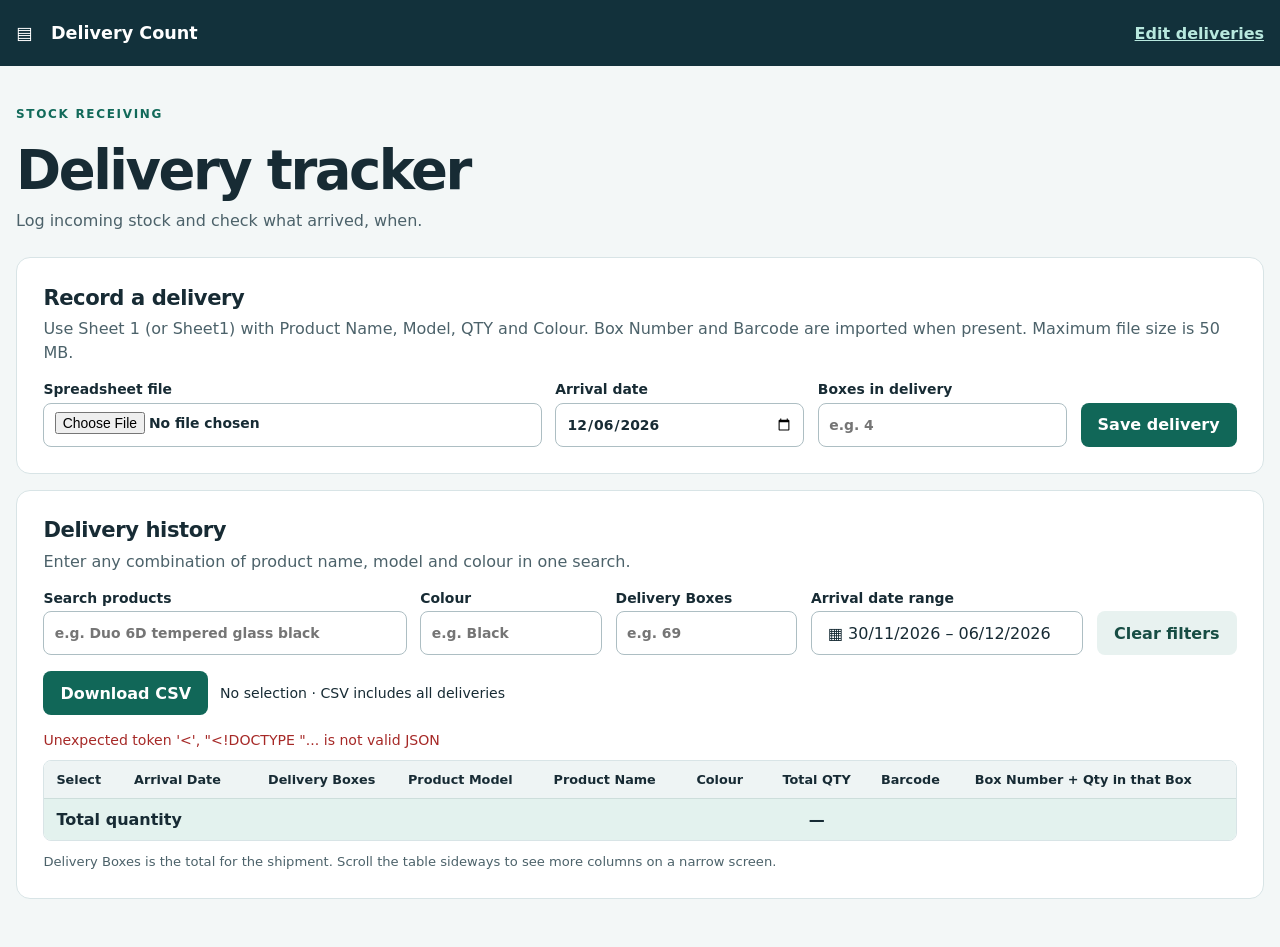
==== index.html @ cdc503c3 "Add combined calendar date-range picker with presets" ====
<!doctype html>
<html lang="en-GB">
<head>
<meta charset="utf-8">
<meta name="viewport" content="width=device-width, initial-scale=1">
<title>Delivery Count</title>
<link rel="stylesheet" href="/style.css">
<script src="/date-range.js" defer></script>
<script src="/app.js" defer></script>
</head>
<body>
<header><div class="wrap"><span class="brand">▤ &nbsp; Delivery Count</span><a class="nav-link" href="/edit">Edit deliveries</a></div></header>
<main class="wrap">
<section class="intro">
<p class="eyebrow">STOCK RECEIVING</p>
<h1>Delivery tracker</h1>
<p>Log incoming stock and check what arrived, when.</p>
</section>
<section class="card" aria-labelledby="upload-title">
<h2 id="upload-title">Record a delivery</h2>
<p>Use Sheet 1 (or Sheet1) with Product Name, Model, QTY and Colour. Box Number and Barcode are imported when present. Maximum file size is 50 MB.</p>
<form id="upload">
<label>Spreadsheet file<input id="workbook" type="file" accept=".xlsx,.xls,.xl,.ods" required></label>
<label>Arrival date<input id="arrival" type="date" required></label>
<label>Boxes in delivery<input id="boxes" type="number" min="1" max="2147483647" step="1" placeholder="e.g. 4" required></label>
<button id="save">Save delivery</button>
</form>
<p id="upload-status" role="status"></p>
</section>
<section class="card" aria-labelledby="history-title">
<h2 id="history-title">Delivery history</h2>
<p>Enter any combination of product name, model and colour in one search.</p>
<div class="filters">
<label>Search products<input id="name-filter" type="search" placeholder="e.g. Duo 6D tempered glass black"></label>
<label>Colour<input id="colour-filter" type="search" placeholder="e.g. Black"></label>
<label>Delivery Boxes<input id="boxes-filter" type="number" min="1" step="1" placeholder="e.g. 69"></label>
<div class="range-control">
<span class="range-label">Arrival date range</span>
<button id="range-toggle" class="range-toggle" type="button" aria-expanded="false" aria-controls="range-panel">Select dates</button>
<input id="date-from" type="hidden"><input id="date-to" type="hidden">
<div id="range-panel" class="range-panel" hidden>
<div class="range-presets" id="range-presets"></div>
<p id="range-help" role="status">Select a start date, then an end date.</p>
<div class="calendar-nav"><button id="range-prev" type="button" aria-label="Previous month">‹</button><span>Select arrival dates</span><button id="range-next" type="button" aria-label="Next month">›</button></div>
<div id="range-calendars" class="range-calendars"></div>
<div class="range-footer"><span id="range-preview"></span><button id="range-cancel" type="button" class="secondary">Cancel</button><button id="range-apply" type="button">Apply</button></div>
</div></div>
<button id="clear" class="secondary">Clear filters</button>
</div>
<div class="report-actions">
<button id="export" type="button">Download CSV</button>
<button id="clear-selection" type="button" class="secondary" hidden>Clear selection</button>
<span id="selection-status" role="status">No selection · CSV includes all deliveries</span>
</div>
<p id="report-status" role="status"></p>
<p id="history-status" role="status">Loading delivery history…</p>
<div class="table-scroll" tabindex="0" aria-label="Delivery history table">
<table>
<thead><tr><th scope="col">Select</th><th scope="col">Arrival Date</th><th scope="col" class="num">Delivery Boxes</th><th scope="col">Product Model</th><th scope="col">Product Name</th><th scope="col">Colour</th><th scope="col" class="num">Total QTY</th><th scope="col">Barcode</th><th scope="col">Box Number + Qty in that Box</th></tr></thead>
<tbody id="rows"></tbody>
<tfoot><tr><th colspan="6" scope="row">Total quantity</th><td id="total" class="num">—</td><td colspan="2"></td></tr></tfoot>
</table>
</div>
<button id="load-more" type="button" class="secondary" hidden>Show next 100 rows</button>
<p class="note">Delivery Boxes is the total for the shipment. Scroll the table sideways to see more columns on a narrow screen.</p>
</section>
</main>
</body>
</html>
---- style.css ----
* { box-sizing: border-box; }
:root { color-scheme: light; font-family: system-ui, sans-serif; color: #172b34; background: #f3f7f7; }
body { margin: 0; }
.wrap { width: calc(100% - 2rem); margin-inline: auto; }
header { background: #12313b; color: #fff; }
header .wrap { min-height: 66px; display: flex; align-items: center; justify-content: space-between; gap: 1rem; }
.brand { font-weight: 750; font-size: 1.1rem; }
.badge { color: #b8e8de; font-size: .7rem; font-weight: 700; letter-spacing: .13em; }
main { padding-block: 2rem; }
.intro { margin-bottom: 1.5rem; }
.eyebrow { color: #126a5a; font-size: .75rem; letter-spacing: .14em; font-weight: 800; }
h1 { font-size: clamp(2rem, 5vw, 3.4rem); letter-spacing: -.045em; margin: .2rem 0; }
h2 { margin: 0; font-size: 1.32rem; letter-spacing: -.02em; }
p { color: #4c626a; margin: .45rem 0 1rem; line-height: 1.5; }
.card { padding: clamp(1rem, 3vw, 1.65rem); background: #fff; border: 1px solid #d8e4e6; border-radius: 14px; margin-bottom: 1rem; }
form, .filters { display: grid; gap: .85rem; align-items: end; }
form { grid-template-columns: minmax(220px, 2fr) 1fr 1fr auto; }
.filters { grid-template-columns: minmax(220px, 2fr) repeat(2, minmax(100px, 1fr)) minmax(250px, 1.5fr) auto; }
@media (max-width: 1200px) { .filters { grid-template-columns: repeat(3, 1fr); } }
label { display: grid; gap: .35rem; font-size: .87rem; font-weight: 650; min-width: 0; }
input, button { min-height: 44px; font: inherit; border-radius: 8px; }
input { border: 1px solid #adbec3; width: 100%; padding: .55rem .65rem; background: #fff; color: inherit; }
button { border: 1px solid transparent; background: #116758; color: #fff; padding: .55rem 1rem; cursor: pointer; font-weight: 700; }
button:hover { background: #0b5044; }
button:disabled { opacity: .65; cursor: wait; }
button.secondary { background: #e8f2f0; color: #174d44; }
button.secondary:hover { background: #d3e8e3; }
:focus-visible { outline: 3px solid #167d9a; outline-offset: 2px; }
#upload-status { margin: .8rem 0 0; }
#upload-status:empty { margin: 0; }
#history-status { margin: .9rem 0 .6rem; font-size: .88rem; }
.error { color: #a62927; }
.success { color: #116758; }
.table-scroll { overflow-x: auto; border: 1px solid #d8e4e6; border-radius: 8px; }
table { border-collapse: collapse; width: 100%; text-align: left; min-width: max-content; }
th, td { padding: .68rem .75rem; white-space: nowrap; }
.report-actions { display: flex; flex-wrap: wrap; align-items: center; gap: .75rem; margin-top: 1rem; }
#selection-status { font-size: .88rem; }
#report-status:empty { display: none; }
td input[type="checkbox"] { width: 1.2rem; height: 1.2rem; min-height: 0; margin: 0; vertical-align: middle; cursor: pointer; }
tbody tr:has(input:checked) { background: #e3f2ee; }
thead { background: #eef4f4; font-size: .8rem; }
tbody tr { border-top: 1px solid #e2ebec; }
tbody tr:nth-child(even) { background: #f8fbfb; }
tfoot { background: #e3f2ee; border-top: 1px solid #cddedb; font-weight: 750; }
.num { text-align: center; font-variant-numeric: tabular-nums; }
.note { font-size: .82rem; margin: .7rem 0 0; }
@media (max-width: 820px) { form, .filters { grid-template-columns: 1fr 1fr; } }
@media (max-width: 520px) { form, .filters { grid-template-columns: 1fr; } }

.box-list { list-style: none; padding: 0; margin: 0; line-height: 1.6; }

.nav-link { color: #b8e8de; font-weight: 650; }
.edit-form { grid-template-columns: 1fr 1fr auto; max-width: 760px; }
@media (max-width: 520px) { .edit-form { grid-template-columns: 1fr; } }

.range-control { position: relative; min-width: 0; }
.range-label { display: block; font-size: .87rem; font-weight: 650; margin-bottom: .35rem; }
.range-toggle { width: 100%; text-align: left; background: white; color: #172b34; border: 1px solid #adbec3; font-weight: 400; }
.range-toggle:hover { background: #eef4f4; }
.range-panel { position: absolute; top: 100%; right: 0; z-index: 20; width: min(620px, calc(100vw - 3rem)); background: white; border: 1px solid #adbec3; border-radius: 10px; padding: 1rem; box-shadow: 0 8px 30px #12313b30; }
.range-presets { display: flex; flex-wrap: wrap; gap: .3rem; }
.range-presets button { background: #eef4f4; color: #174d44; font-size: .8rem; padding: .35rem .5rem; min-height: 32px; }
#range-help { font-size: .82rem; margin: .6rem 0; }
.calendar-nav, .range-footer { display: flex; align-items: center; justify-content: space-between; gap: .5rem; }
.calendar-nav button { min-height: 32px; padding: .2rem .7rem; }
.range-calendars { display: grid; grid-template-columns: 1fr 1fr; gap: 1rem; }
.range-calendars h3 { text-align: center; font-size: .9rem; }
.calendar-grid { display: grid; grid-template-columns: repeat(7, 1fr); gap: 2px; text-align: center; }
.calendar-grid span { font-size: .72rem; padding: .3rem 0; }
.calendar-day { background: white; color: #172b34; min-height: 32px; padding: .25rem; font-size: .8rem; border-radius: 3px; }
.calendar-day:hover, .calendar-day.in-range { background: #e3f2ee; }
.calendar-day.range-edge { background: #116758; color: white; }
.calendar-day:disabled { color: #8c989c; opacity: .5; cursor: default; }
.range-footer { border-top: 1px solid #d8e4e6; margin-top: 1rem; padding-top: .75rem; flex-wrap: wrap; }
#range-preview { font-size: .8rem; flex: 1; }
@media (max-width: 520px) {
 .range-panel { right: auto; left: 0; width: calc(100vw - 4rem); max-height: 70vh; overflow-y: auto; }
 .range-calendars { grid-template-columns: 1fr; }
}
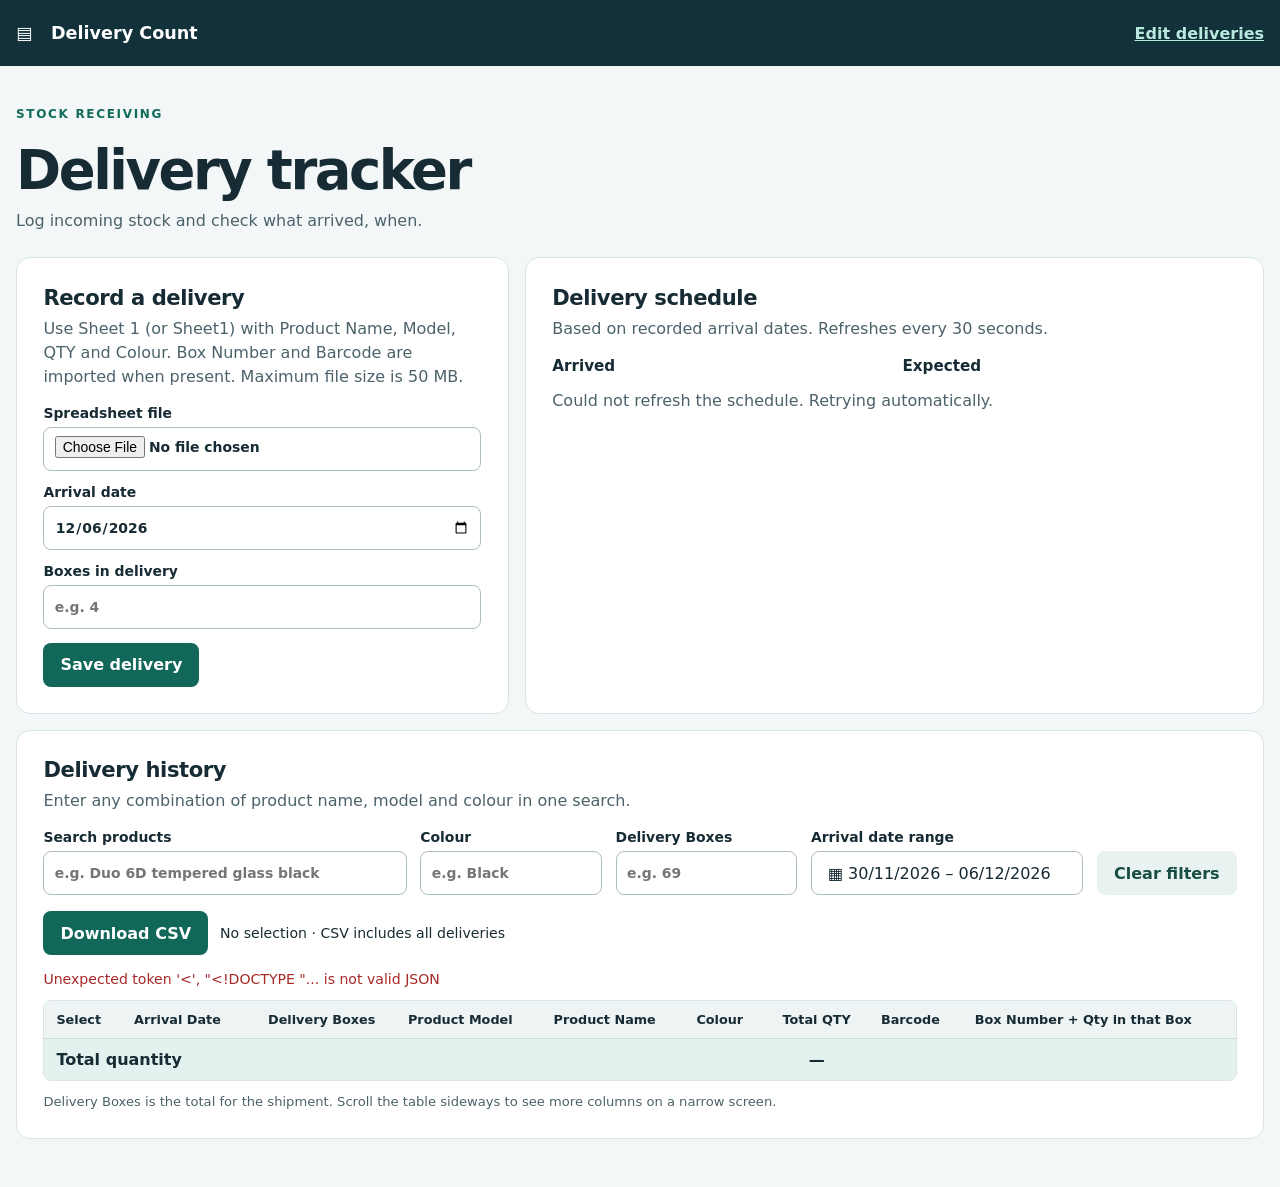
==== commit 5e2efbb3: "Show a live delivery schedule beside the stacked upload form" ====
--- a/index.html
+++ b/index.html
@@ -16,6 +16,7 @@
 <h1>Delivery tracker</h1>
 <p>Log incoming stock and check what arrived, when.</p>
 </section>
+<div class="delivery-overview">
 <section class="card" aria-labelledby="upload-title">
 <h2 id="upload-title">Record a delivery</h2>
 <p>Use Sheet 1 (or Sheet1) with Product Name, Model, QTY and Colour. Box Number and Barcode are imported when present. Maximum file size is 50 MB.</p>
@@ -27,6 +28,16 @@
 </form>
 <p id="upload-status" role="status"></p>
 </section>
+<section class="card" aria-labelledby="schedule-title">
+<h2 id="schedule-title">Delivery schedule</h2>
+<p>Based on recorded arrival dates. Refreshes every 30 seconds.</p>
+<div class="schedule-columns">
+<div><h3>Arrived</h3><ul id="arrived-deliveries" class="schedule-list"></ul></div>
+<div><h3>Expected</h3><ul id="expected-deliveries" class="schedule-list"></ul></div>
+</div>
+<p id="schedule-status" role="status">Loading delivery schedule…</p>
+</section>
+</div>
 <section class="card" aria-labelledby="history-title">
 <h2 id="history-title">Delivery history</h2>
 <p>Enter any combination of product name, model and colour in one search.</p>
--- a/style.css
+++ b/style.css
@@ -78,3 +78,18 @@
  .range-panel { right: auto; left: 0; width: calc(100vw - 4rem); max-height: 70vh; overflow-y: auto; }
  .range-calendars { grid-template-columns: 1fr; }
 }
+
+.edit-filters { grid-template-columns: minmax(120px, 1fr) minmax(250px, 2fr) auto; max-width: 760px; }
+@media (max-width: 520px) { .edit-filters { grid-template-columns: 1fr; } }
+
+.delivery-overview { display: grid; grid-template-columns: minmax(0, 2fr) minmax(0, 3fr); gap: 1rem; }
+#upload { grid-template-columns: minmax(0, 1fr); }
+#upload button { justify-self: start; }
+.schedule-columns { display: grid; grid-template-columns: repeat(2, minmax(0, 1fr)); gap: 1rem; }
+.schedule-columns h3 { font-size: .95rem; margin: 0 0 .45rem; }
+.schedule-list { list-style: none; margin: 0; padding: 0; }
+.schedule-list li { display: flex; flex-wrap: wrap; justify-content: space-between; gap: .3rem .75rem; padding: .45rem 0; border-top: 1px solid #d8e4e6; font-size: .875rem; }
+#schedule-status { margin-bottom: 0; }
+#schedule-status:empty { display: none; }
+@media (max-width: 820px) { .delivery-overview { grid-template-columns: 1fr; gap: 0; } }
+@media (max-width: 420px) { .schedule-columns { grid-template-columns: 1fr; } }
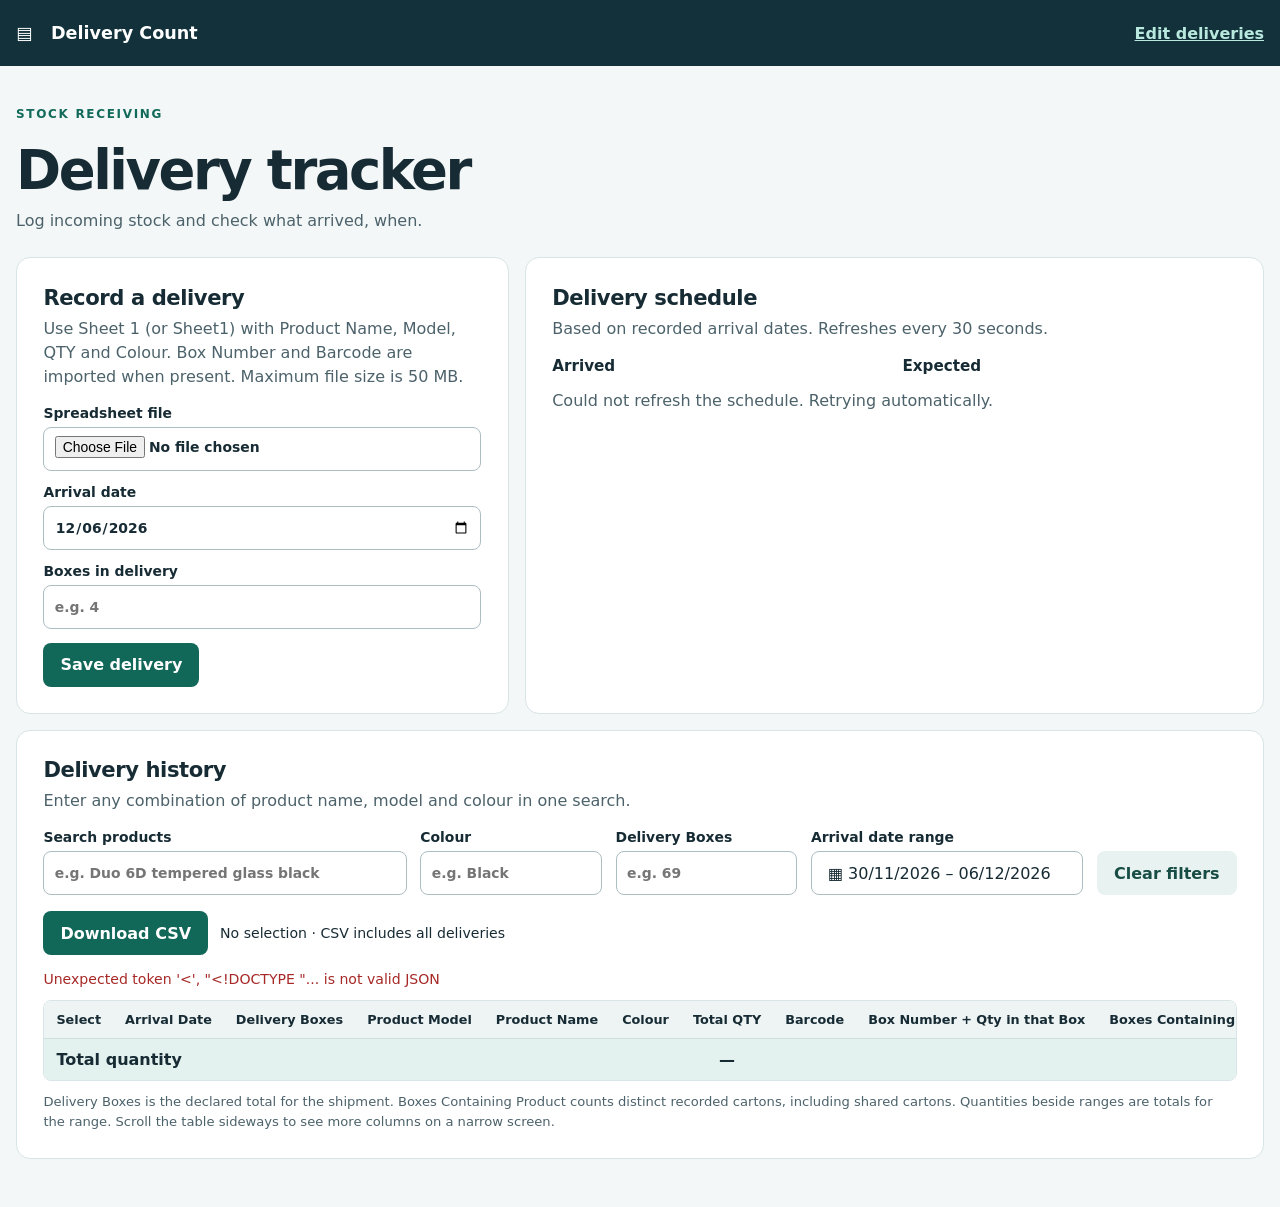
==== commit a2320900: "Count recorded product and delivery boxes with range parsing" ====
--- a/index.html
+++ b/index.html
@@ -6,6 +6,7 @@
 <title>Delivery Count</title>
 <link rel="stylesheet" href="/style.css">
 <script src="/date-range.js" defer></script>
+<script src="/report.js" defer></script>
 <script src="/app.js" defer></script>
 </head>
 <body>
@@ -67,13 +68,13 @@
 <p id="history-status" role="status">Loading delivery history…</p>
 <div class="table-scroll" tabindex="0" aria-label="Delivery history table">
 <table>
-<thead><tr><th scope="col">Select</th><th scope="col">Arrival Date</th><th scope="col" class="num">Delivery Boxes</th><th scope="col">Product Model</th><th scope="col">Product Name</th><th scope="col">Colour</th><th scope="col" class="num">Total QTY</th><th scope="col">Barcode</th><th scope="col">Box Number + Qty in that Box</th></tr></thead>
+<thead><tr><th scope="col">Select</th><th scope="col">Arrival Date</th><th scope="col" class="num">Delivery Boxes</th><th scope="col">Product Model</th><th scope="col">Product Name</th><th scope="col">Colour</th><th scope="col" class="num">Total QTY</th><th scope="col">Barcode</th><th scope="col">Box Number + Qty in that Box</th><th class="num">Boxes Containing Product</th></tr></thead>
 <tbody id="rows"></tbody>
-<tfoot><tr><th colspan="6" scope="row">Total quantity</th><td id="total" class="num">—</td><td colspan="2"></td></tr></tfoot>
+<tfoot><tr><th colspan="6" scope="row">Total quantity</th><td id="total" class="num">—</td><td colspan="3"></td></tr></tfoot>
 </table>
 </div>
 <button id="load-more" type="button" class="secondary" hidden>Show next 100 rows</button>
-<p class="note">Delivery Boxes is the total for the shipment. Scroll the table sideways to see more columns on a narrow screen.</p>
+<p class="note">Delivery Boxes is the declared total for the shipment. Boxes Containing Product counts distinct recorded cartons, including shared cartons. Quantities beside ranges are totals for the range. Scroll the table sideways to see more columns on a narrow screen.</p>
 </section>
 </main>
 </body>
--- a/style.css
+++ b/style.css
@@ -79,6 +79,7 @@
  .range-calendars { grid-template-columns: 1fr; }
 }
 
+#backup-path { overflow-wrap: anywhere; }
 .edit-filters { grid-template-columns: minmax(120px, 1fr) minmax(250px, 2fr) auto; max-width: 760px; }
 @media (max-width: 520px) { .edit-filters { grid-template-columns: 1fr; } }
 
@@ -93,3 +94,33 @@
 #schedule-status:empty { display: none; }
 @media (max-width: 820px) { .delivery-overview { grid-template-columns: 1fr; gap: 0; } }
 @media (max-width: 420px) { .schedule-columns { grid-template-columns: 1fr; } }
+
+.edit-layout { display: grid; grid-template-columns: repeat(2, minmax(0, 1fr)); gap: 1rem; align-items: start; }
+.activity-panel { min-width: 0; }
+#activity-list { margin: 0; padding: 0; list-style: none; }
+#activity-list li { padding: .75rem 0; border-top: 1px solid #d8e4e6; }
+#activity-list p { margin: .25rem 0; }
+#activity-list time { color: #4c626a; font-size: .85rem; }
+#activity-list button { margin-inline-start: .75rem; }
+#activity-status:empty, #activity-message:empty { display: none; }
+@media (max-width: 1000px) { .edit-layout { grid-template-columns: 1fr; } }
+.edit-filters { position: relative; grid-template-columns: minmax(100px, 1fr) minmax(0, 2fr) auto; }
+.edit-filters .range-control { position: static; }
+.edit-filters .range-panel { right: auto; left: 0; }
+@media (max-width: 520px) { .edit-filters { grid-template-columns: 1fr; } }
+
+.delivery-detail .table-scroll { margin-top: 1rem; }
+.delivery-detail td:nth-child(6) { white-space: normal; min-width: 220px; }
+@media print {
+ @page { size: landscape; margin: 12mm; }
+ .delivery-detail header, .delivery-detail .report-actions { display: none; }
+ .delivery-detail { background: white; font-size: 10pt; }
+ .delivery-detail .wrap { width: 100%; padding: 0; }
+ .delivery-detail h1 { font-size: 20pt; }
+ .delivery-detail .table-scroll { overflow: visible; border: 0; }
+ .delivery-detail table { min-width: 0; table-layout: auto; }
+ .delivery-detail th, .delivery-detail td { white-space: normal; overflow-wrap: anywhere; padding: 5px; }
+ .delivery-detail td:nth-child(6) { min-width: 0; }
+ .delivery-detail thead { display: table-header-group; }
+ .delivery-detail tfoot { display: table-row-group; }
+}
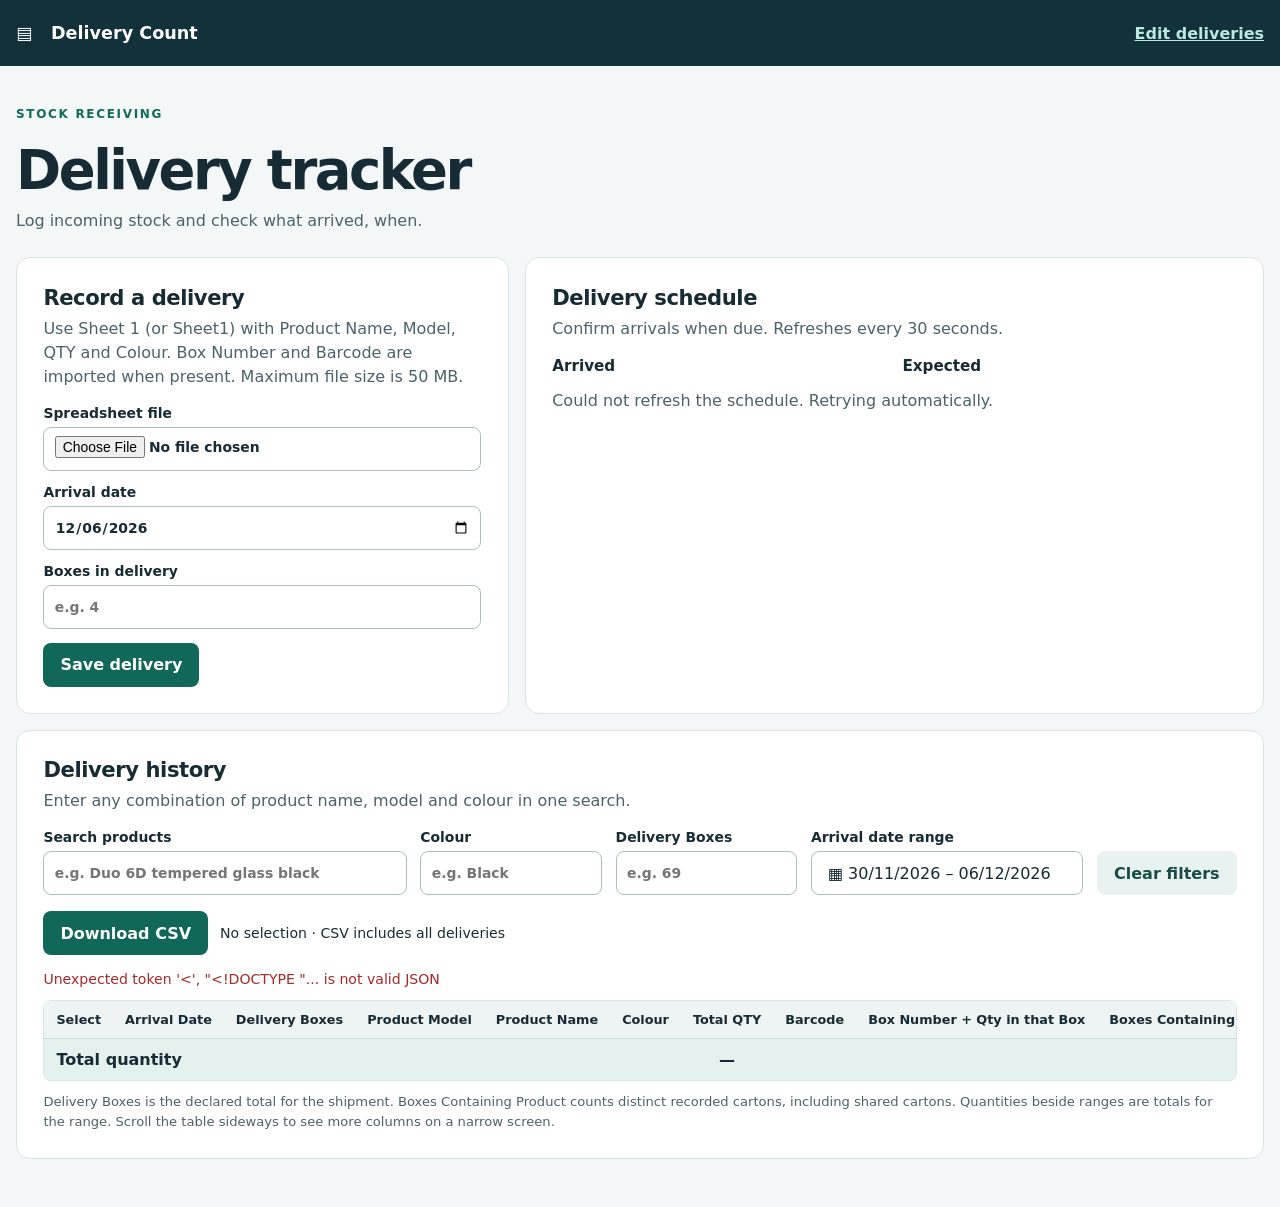
==== commit 5976d23f: "Confirm delivery arrivals and display status tags in schedule and history" ====
--- a/index.html
+++ b/index.html
@@ -31,7 +31,7 @@
 </section>
 <section class="card" aria-labelledby="schedule-title">
 <h2 id="schedule-title">Delivery schedule</h2>
-<p>Based on recorded arrival dates. Refreshes every 30 seconds.</p>
+<p>Confirm arrivals when due. Refreshes every 30 seconds.</p>
 <div class="schedule-columns">
 <div><h3>Arrived</h3><ul id="arrived-deliveries" class="schedule-list"></ul></div>
 <div><h3>Expected</h3><ul id="expected-deliveries" class="schedule-list"></ul></div>
@@ -77,5 +77,18 @@
 <p class="note">Delivery Boxes is the declared total for the shipment. Boxes Containing Product counts distinct recorded cartons, including shared cartons. Quantities beside ranges are totals for the range. Scroll the table sideways to see more columns on a narrow screen.</p>
 </section>
 </main>
+<dialog id="delivery-status-dialog" aria-labelledby="delivery-status-title">
+<h2 id="delivery-status-title">Has this delivery arrived?</h2>
+<p id="delivery-status-description"></p>
+<form id="delivery-status-form">
+<label>Arrival date<input id="confirmed-arrival" type="date" required></label>
+<button type="submit" id="confirm-arrived">Confirm arrived</button>
+<button type="button" id="choose-delay" class="secondary">Delayed</button>
+<label id="delay-date-label" hidden>New expected date<input id="delayed-date" type="date"></label>
+<button type="button" id="confirm-delayed" hidden>Save delayed date</button>
+<button type="button" id="cancel-status" class="secondary">Cancel</button>
+</form>
+<p id="status-save-message" role="status"></p>
+</dialog>
 </body>
 </html>
--- a/style.css
+++ b/style.css
@@ -124,3 +124,13 @@
  .delivery-detail thead { display: table-header-group; }
  .delivery-detail tfoot { display: table-row-group; }
 }
+
+.delivery-tag { display: inline-block; border-radius: 5px; padding: .18rem .45rem; font-size: .78rem; font-weight: 700; }
+.tag-arrived { background: #d8f2de; color: #17572d; }
+.tag-expected { background: #fff0c2; color: #775000; }
+.tag-delayed { background: #ffe0de; color: #982c25; }
+.arrival-check { min-height: 28px; font-size: .78rem; padding: .2rem .5rem; }
+#delivery-status-dialog { border: 1px solid #adbec3; border-radius: 12px; padding: 1.5rem; width: min(440px, calc(100vw - 2rem)); }
+#delivery-status-dialog::backdrop { background: #12313b80; }
+#delivery-status-form { grid-template-columns: 1fr; }
+[hidden] { display: none !important; }
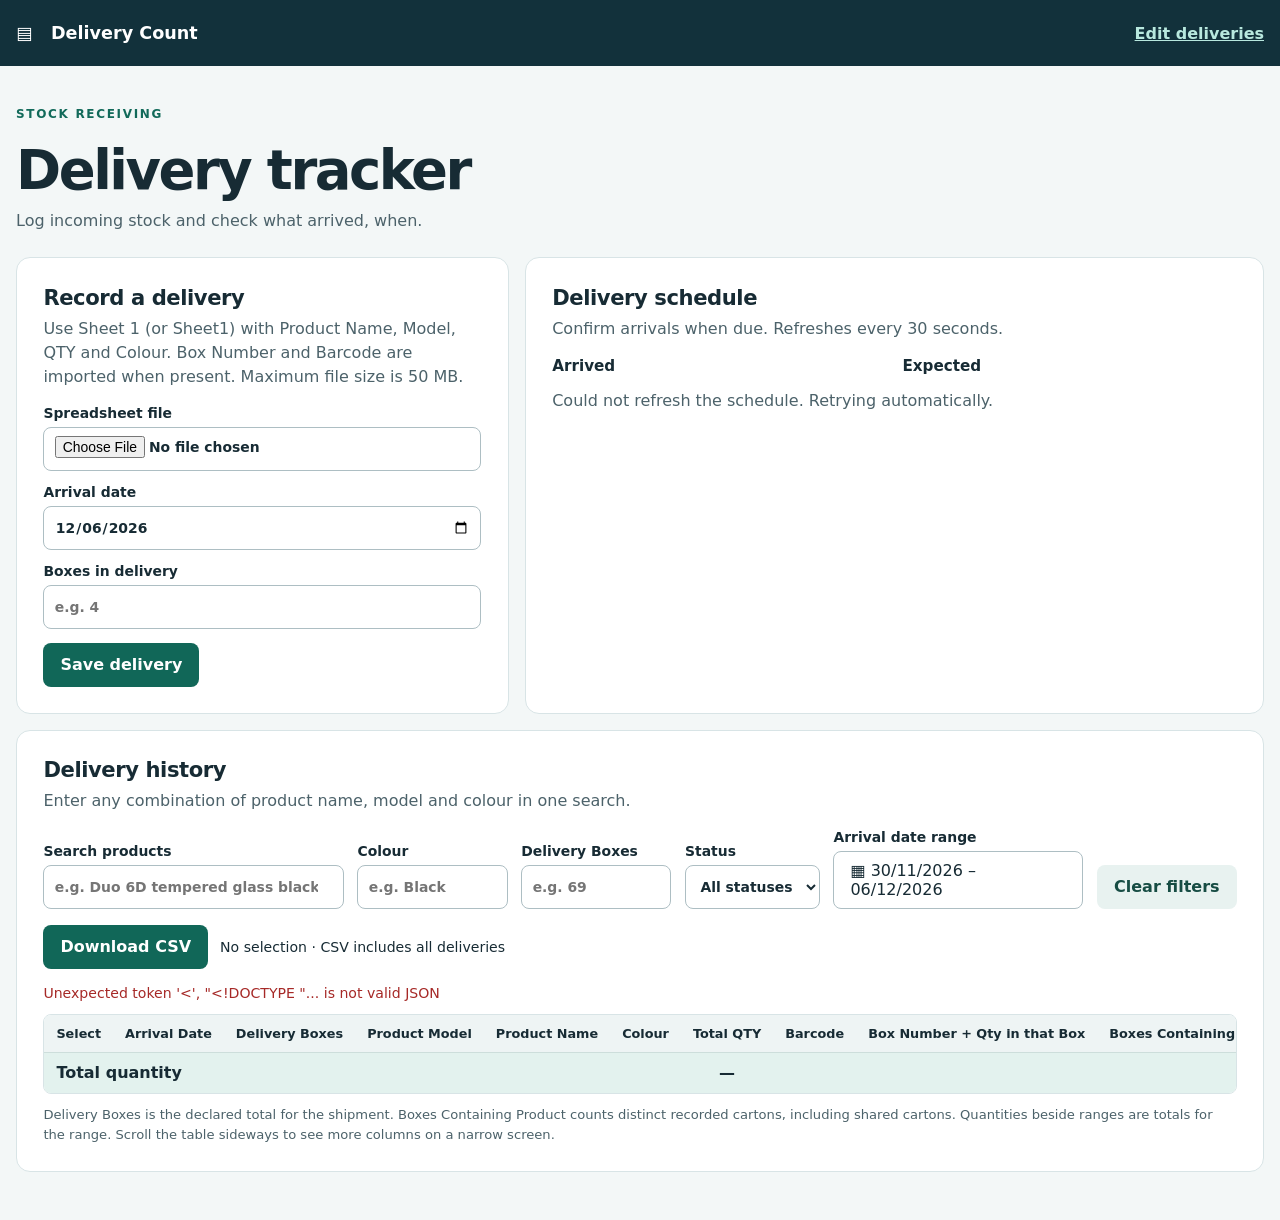
==== commit cb503080: "Filter delivery history by status and reset rescheduled deliveries" ====
--- a/index.html
+++ b/index.html
@@ -46,6 +46,12 @@
 <label>Search products<input id="name-filter" type="search" placeholder="e.g. Duo 6D tempered glass black"></label>
 <label>Colour<input id="colour-filter" type="search" placeholder="e.g. Black"></label>
 <label>Delivery Boxes<input id="boxes-filter" type="number" min="1" step="1" placeholder="e.g. 69"></label>
+<label>Status<select id="status-filter">
+<option value="">All statuses</option>
+<option value="arrived">Arrived</option>
+<option value="delayed">Delayed</option>
+<option value="expected">Expected</option>
+</select></label>
 <div class="range-control">
 <span class="range-label">Arrival date range</span>
 <button id="range-toggle" class="range-toggle" type="button" aria-expanded="false" aria-controls="range-panel">Select dates</button>
--- a/style.css
+++ b/style.css
@@ -15,11 +15,11 @@
 .card { padding: clamp(1rem, 3vw, 1.65rem); background: #fff; border: 1px solid #d8e4e6; border-radius: 14px; margin-bottom: 1rem; }
 form, .filters { display: grid; gap: .85rem; align-items: end; }
 form { grid-template-columns: minmax(220px, 2fr) 1fr 1fr auto; }
-.filters { grid-template-columns: minmax(220px, 2fr) repeat(2, minmax(100px, 1fr)) minmax(250px, 1.5fr) auto; }
+.filters { grid-template-columns: minmax(220px, 2fr) repeat(2, minmax(100px, 1fr)) minmax(115px, auto) minmax(250px, 1.5fr) auto; }
 @media (max-width: 1200px) { .filters { grid-template-columns: repeat(3, 1fr); } }
 label { display: grid; gap: .35rem; font-size: .87rem; font-weight: 650; min-width: 0; }
-input, button { min-height: 44px; font: inherit; border-radius: 8px; }
-input { border: 1px solid #adbec3; width: 100%; padding: .55rem .65rem; background: #fff; color: inherit; }
+input, select, button { min-height: 44px; font: inherit; border-radius: 8px; }
+input, select { border: 1px solid #adbec3; width: 100%; padding: .55rem .65rem; background: #fff; color: inherit; }
 button { border: 1px solid transparent; background: #116758; color: #fff; padding: .55rem 1rem; cursor: pointer; font-weight: 700; }
 button:hover { background: #0b5044; }
 button:disabled { opacity: .65; cursor: wait; }
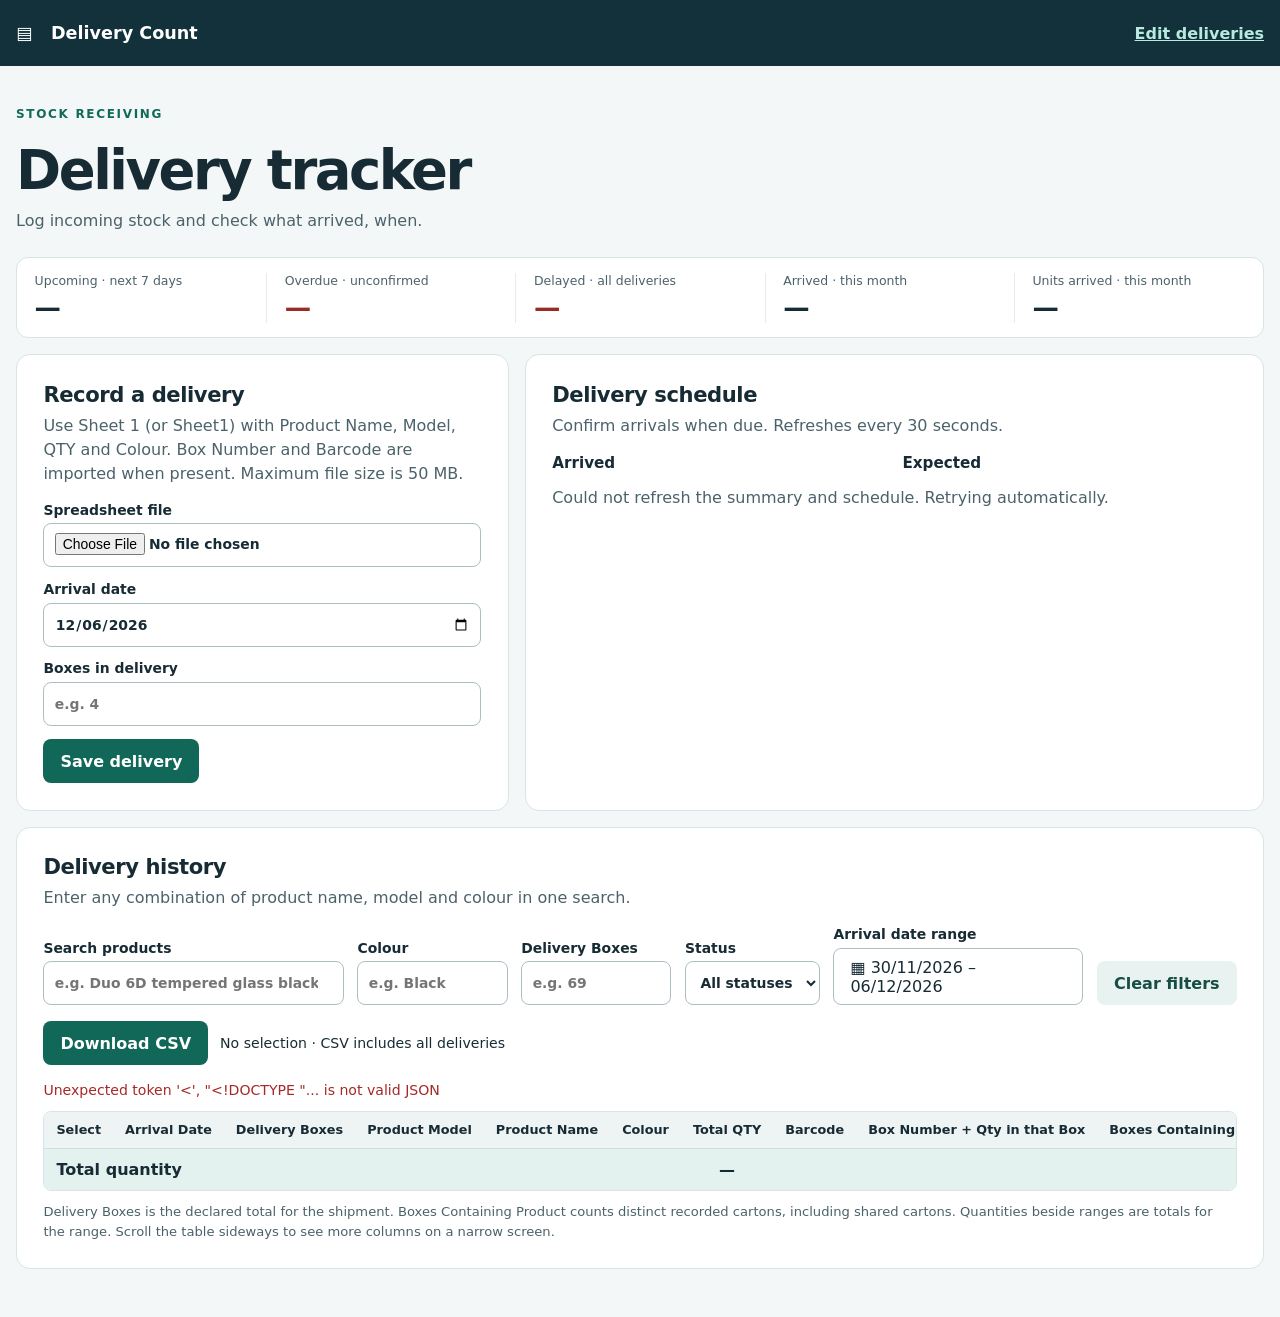
==== commit 95d7661e: "Add compact live delivery summary dashboard" ====
--- a/index.html
+++ b/index.html
@@ -16,6 +16,13 @@
 <p class="eyebrow">STOCK RECEIVING</p>
 <h1>Delivery tracker</h1>
 <p>Log incoming stock and check what arrived, when.</p>
+</section>
+<section class="delivery-summary" aria-label="Delivery summary" aria-busy="true">
+<div><span>Upcoming · next 7 days</span><strong id="summary-upcoming">—</strong></div>
+<div class="summary-overdue"><span>Overdue · unconfirmed</span><strong id="summary-overdue">—</strong></div>
+<div class="summary-delayed"><span>Delayed · all deliveries</span><strong id="summary-delayed">—</strong></div>
+<div><span>Arrived · this month</span><strong id="summary-arrived">—</strong></div>
+<div><span>Units arrived · this month</span><strong id="summary-units">—</strong></div>
 </section>
 <div class="delivery-overview">
 <section class="card" aria-labelledby="upload-title">
--- a/style.css
+++ b/style.css
@@ -134,3 +134,20 @@
 #delivery-status-dialog::backdrop { background: #12313b80; }
 #delivery-status-form { grid-template-columns: 1fr; }
 [hidden] { display: none !important; }
+
+.delivery-summary { display: grid; grid-template-columns: repeat(5, minmax(0, 1fr)); margin-bottom: 1rem; padding: .9rem 0; background: #fff; border: 1px solid #d8e4e6; border-radius: 12px; }
+.delivery-summary > div { padding: 0 1.1rem; border-left: 1px solid #e4ecee; }
+.delivery-summary > div:first-child { border-left: 0; }
+.delivery-summary span { display: block; color: #4c626a; font-size: .78rem; }
+.delivery-summary strong { display: block; margin-top: .25rem; font-size: 1.65rem; font-weight: 700; font-variant-numeric: tabular-nums; }
+.delivery-summary .summary-overdue strong, .delivery-summary .summary-delayed strong { color: #982c25; }
+@media (max-width: 1000px) {
+ .delivery-summary { grid-template-columns: repeat(3, minmax(0, 1fr)); gap: 1rem 0; }
+ .delivery-summary > div:nth-child(4) { border-left: 0; }
+}
+@media (max-width: 580px) {
+ .delivery-summary { grid-template-columns: repeat(2, minmax(0, 1fr)); }
+ .delivery-summary > div { border-left: 0; padding-inline: .85rem; }
+ .delivery-summary > div:nth-child(even) { border-left: 1px solid #e4ecee; }
+ .delivery-summary strong { font-size: 1.4rem; }
+}
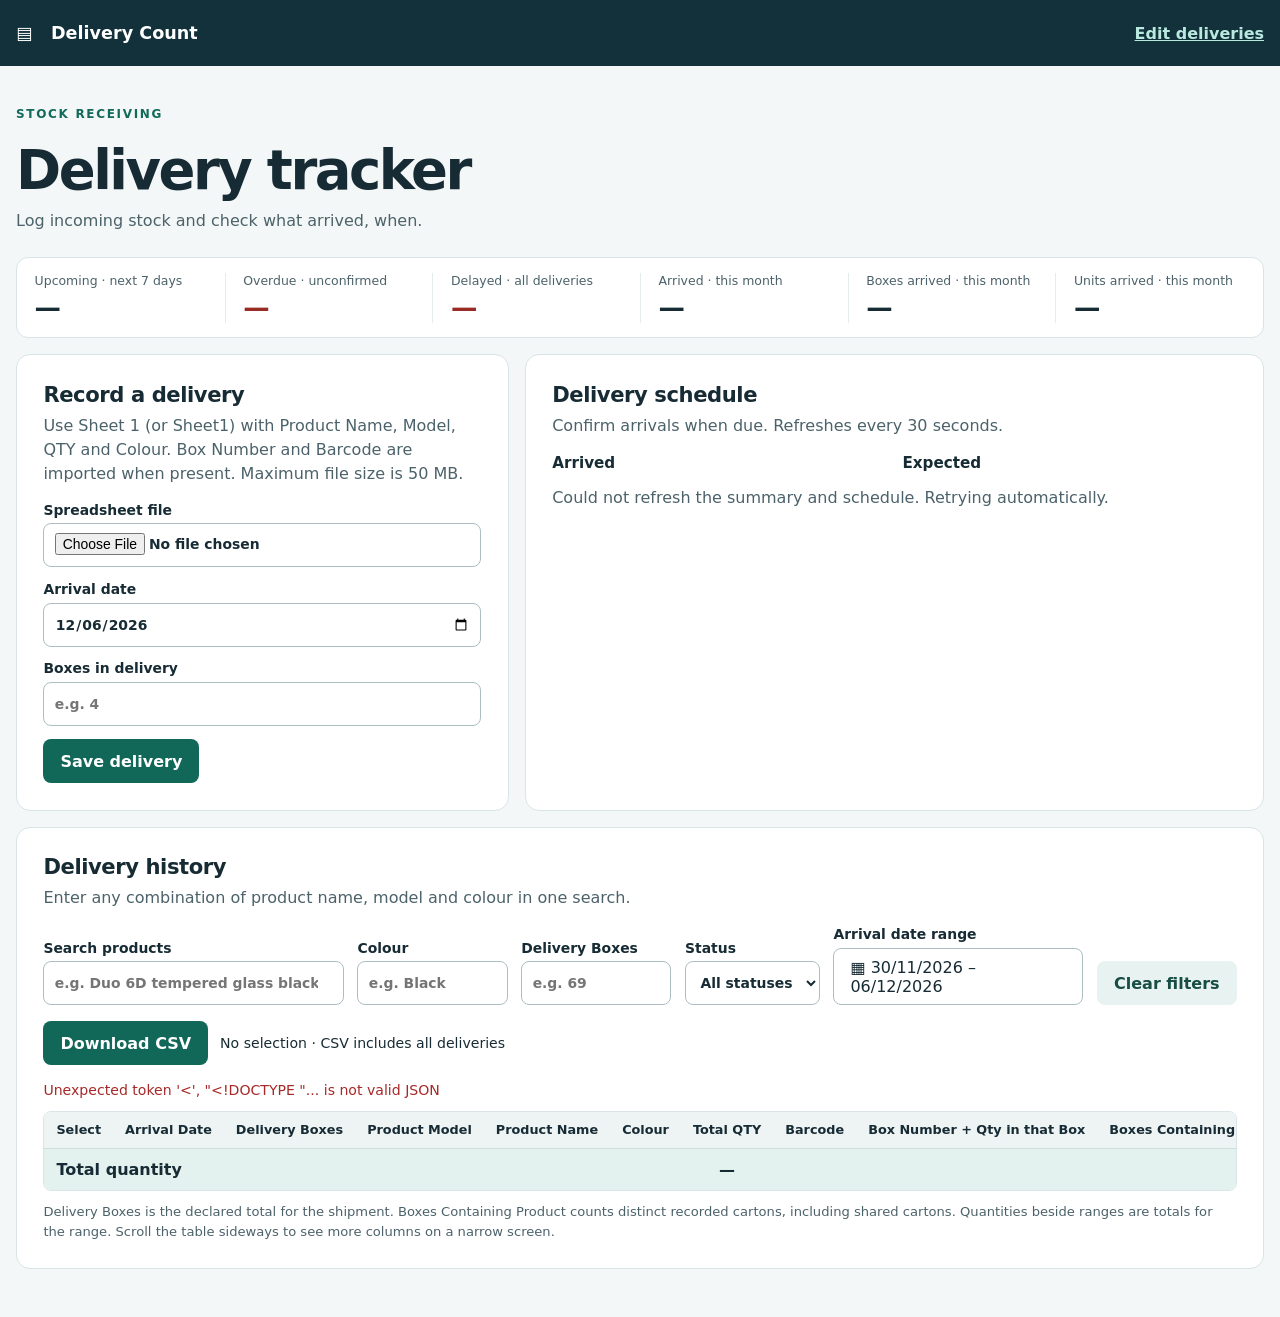
==== commit b1c55c46: "Show boxes arrived this month in delivery summary" ====
--- a/index.html
+++ b/index.html
@@ -22,6 +22,7 @@
 <div class="summary-overdue"><span>Overdue · unconfirmed</span><strong id="summary-overdue">—</strong></div>
 <div class="summary-delayed"><span>Delayed · all deliveries</span><strong id="summary-delayed">—</strong></div>
 <div><span>Arrived · this month</span><strong id="summary-arrived">—</strong></div>
+<div><span>Boxes arrived · this month</span><strong id="summary-boxes">—</strong></div>
 <div><span>Units arrived · this month</span><strong id="summary-units">—</strong></div>
 </section>
 <div class="delivery-overview">
--- a/style.css
+++ b/style.css
@@ -135,7 +135,7 @@
 #delivery-status-form { grid-template-columns: 1fr; }
 [hidden] { display: none !important; }
 
-.delivery-summary { display: grid; grid-template-columns: repeat(5, minmax(0, 1fr)); margin-bottom: 1rem; padding: .9rem 0; background: #fff; border: 1px solid #d8e4e6; border-radius: 12px; }
+.delivery-summary { display: grid; grid-template-columns: repeat(6, minmax(0, 1fr)); margin-bottom: 1rem; padding: .9rem 0; background: #fff; border: 1px solid #d8e4e6; border-radius: 12px; }
 .delivery-summary > div { padding: 0 1.1rem; border-left: 1px solid #e4ecee; }
 .delivery-summary > div:first-child { border-left: 0; }
 .delivery-summary span { display: block; color: #4c626a; font-size: .78rem; }
